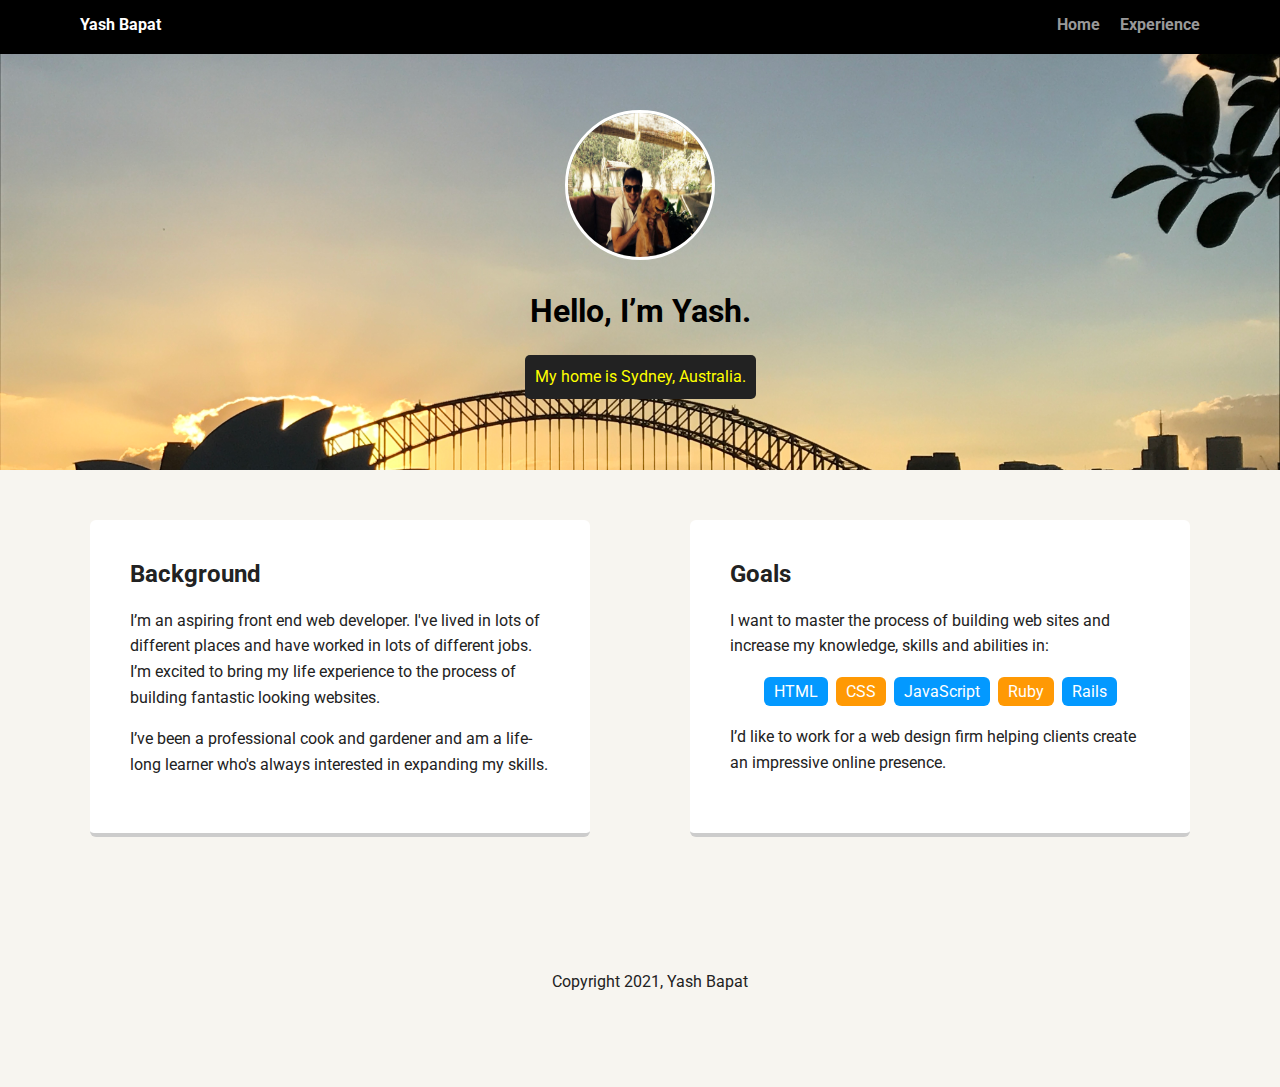
==== index.html @ 669e3d78 "Added Project Starter Files" ====
<!doctype html>
<html lang="en">
<head>
  <meta charset="utf-8">
  <title>Yash Bapat's Profile</title>
  <meta name="viewport" content="width=device-width, initial-scale=1.0">
  <link rel="stylesheet" href="styles.css">
  <link href="https://fonts.googleapis.com/css?family=Muli%7CRoboto:400,300,500,700,900" rel="stylesheet"></head>
  <body>

    <div class="main-nav">
        <ul class="nav">
          <li class="name">Yash Bapat</li>
          <li><a href="index.html">Home</a></li>
          <li><a href="experience.html">Experience</a></li>
        </ul>
    </div>

    <header>
      <img src="images/me.png" alt="Drawing of Yash Bapat" class="profile-image">
      <h1 class="tag name">Hello, I’m Yash.</h1>
      <p class="tag location">My home is Sydney, Australia.</p>
    </header>

    <main class="flex">
      <div class="card">
        <h2>Background</h2>
        <p>I’m an aspiring front end web developer. I've lived in lots of different places and have worked in lots of different jobs. I’m excited to bring my life experience to the process of building fantastic looking websites.</p>
        <p>I’ve been a professional cook and gardener and am a life-long learner who's always interested in expanding my skills.</p>
      </div> 

      <div class="card">
        <h2>Goals</h2>
        <p>I want to master the process of building web sites and increase my knowledge, skills and abilities in:</p>
        <ul class="skills">
          <li>HTML</li>
          <li>CSS</li>
          <li>JavaScript</li>
          <li>Ruby</li>
          <li>Rails</li>
        </ul>
        <p>I’d like to work for a web design firm helping clients create an impressive online presence.</p>
      </div> 

    </main>
    <footer>
      <ul>
        <li><a href="#" class="social twitter">Twitter</a></li>
        <li><a href="#" class="social linkedin">LinkedIn</a></li>
        <li><a href="#" class="social github">Github</a></li>
      </ul>
      <p class="copyright">Copyright 2021, Yash Bapat</p>
    </footer>
  </body>
  </html>
---- styles.css ----
/* Global Layout Set-up */
* { 
  box-sizing: border-box;
}
  
body {
  margin: 0;
  padding: 0;
  text-align: center;
  font-family: 'Roboto', sans-serif;
  color: #222;
  background: #f7f5f0;
}
/* Link Styles */

a {
  text-decoration: none;
  color: #999;
}
a:hover {
  color: #6633ff;
}

/* Section Styles */

.main-nav {
  width: 100%;
  background: black;
  min-height: 30px;
  padding: 10px;
  position: fixed;
  text-align: center;
}
.nav {
  display: flex;
  justify-content: space-around;
  font-weight: 700;
  list-style-type: none;
  margin: 0 auto;
  padding: 0;
}

.nav .name {
    display: block;
    margin-right: auto;
    color: white;
}
.nav li {
  padding: 5px 10px 10px 10px;
}
.nav a {
  transition: all .5s;
}
.nav a:hover {
  color: white
}

header {
  text-align: center;
  background: url('images/sydney.png') no-repeat top center ;
  background-size: cover;
  overflow: hidden;
  padding-top: 60px;
}
header {
  line-height: 1.5;
}
header .profile-image {
  margin-top: 50px;
  width: 150px;
  height: 150px;
  border-radius: 50%;
  border: 3px solid white;
  transition: all .5s;
}
header .profile-image:hover {
  transform: scale(1.5) rotate(5deg);
}
.tag {
  color: black;
  padding: 10px;
  border-radius: 5px;
  display: table;
  margin: 10px auto;
} 
.location {
  background-color: #222;
  color: yellow;
}
.card {
  margin: 30px;
  padding: 20px 40px 40px;
  max-width: 500px;
  text-align: left;
  background: #fff;
  border-bottom: 4px solid #ccc;
  border-radius: 6px;
  transition: all .5s;
}
.card:hover {
  border-color: #ff99ff;
}

ul.skills {
  padding: 0;
  text-align: center;
}

.skills li {
  border-radius: 6px;
  display: inline-block;
  background: #ff9904;
  color: white;
  padding: 5px 10px;
  margin: 2px;
}

.skills li:nth-child(odd) {
  background: #0399ff;
}

footer {
  width: 100%;
  min-height: 30px;
  padding: 20px 0 40px 20px;
}

footer .copyright {
  top: -8px;
  font-size: .75em;
}

footer ul {
  list-style-type: none;
  margin: 0;
  padding: 0;
}

footer ul li {
  display: inline-block;
}

a.social {
  display: inline-block;
  text-indent: -9999px;
  margin-left: 5px;
  width: 30px;
  height: 30px;
  background-size: 30px 30px;
  opacity: .4;
  transition: all .5s;
}
a.twitter {
  background-image: url(images/twitter.svg);
}
a.linkedin {
  background-image: url(images/linkedin.svg);
}
a.github {
  background-image: url(images/github.svg);
}
a.social:hover {
  opacity: 1;
}
.clearfix {
  clear: both;
}

/* Styles for larger screens */
@media screen and (min-width: 720px) {
  
  .flex {
      display: -ms-flexbox;      /* TWEENER - IE 10 */
      display: flex; 
      max-width: 1200px;
      -ms-flex-pack: distribute;
      justify-content: space-around;
      margin: 0 auto;
  }

  header {
    min-height: 470px;
  }

  .nav {
    max-width: 1200px;
    padding: 0 30px;
  }


  main {
    padding-top: 20px;
  }

  main p {
    line-height: 1.6em;
  }

  footer {
    font-size: 1.3em;
    max-width: 1200px;
    margin: 40px auto;
  }

}
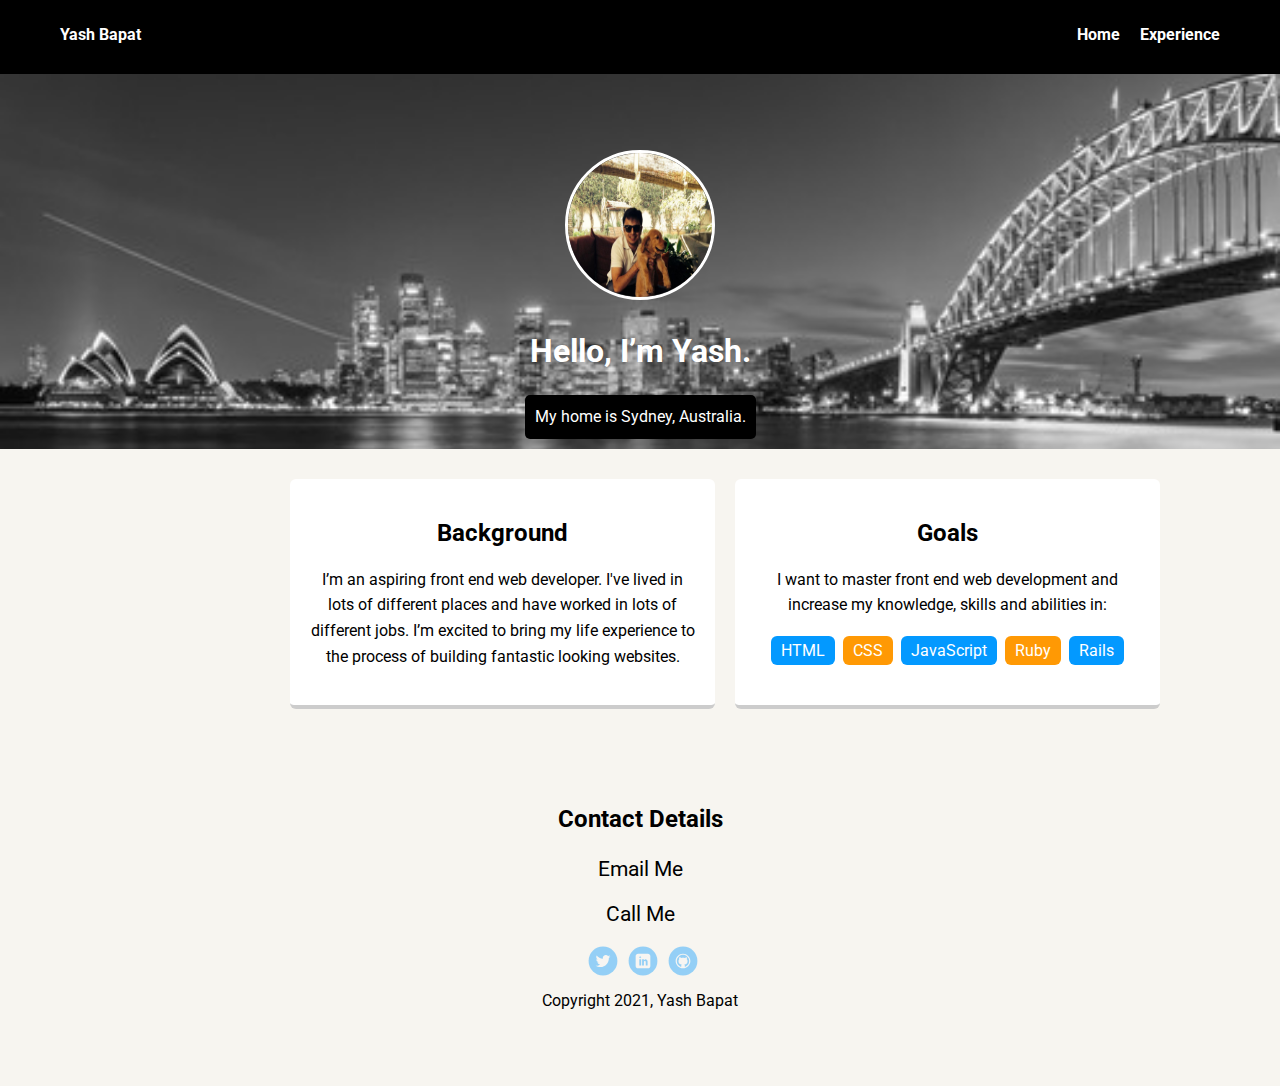
==== commit 28d67b41: "Edited code to personalise as per requirements of Project 1" ====
--- a/index.html
+++ b/index.html
@@ -26,12 +26,11 @@
       <div class="card">
         <h2>Background</h2>
         <p>I’m an aspiring front end web developer. I've lived in lots of different places and have worked in lots of different jobs. I’m excited to bring my life experience to the process of building fantastic looking websites.</p>
-        <p>I’ve been a professional cook and gardener and am a life-long learner who's always interested in expanding my skills.</p>
       </div> 
 
       <div class="card">
         <h2>Goals</h2>
-        <p>I want to master the process of building web sites and increase my knowledge, skills and abilities in:</p>
+        <p>I want to master front end web development and increase my knowledge, skills and abilities in:</p>
         <ul class="skills">
           <li>HTML</li>
           <li>CSS</li>
@@ -39,15 +38,19 @@
           <li>Ruby</li>
           <li>Rails</li>
         </ul>
-        <p>I’d like to work for a web design firm helping clients create an impressive online presence.</p>
       </div> 
 
     </main>
     <footer>
+      <section id=contact>
+        <h3>Contact Details</h3>
+        <p><a href="mailto:xyz@gmail.com?subject=Hi%20There" class="class2">Email Me</a></p>
+        <p><a href="tel: 123-456-7890"class="class2">Call Me</a></p> 
+      </section>
       <ul>
-        <li><a href="#" class="social twitter">Twitter</a></li>
-        <li><a href="#" class="social linkedin">LinkedIn</a></li>
-        <li><a href="#" class="social github">Github</a></li>
+        <li><a href="https://twitter.com/home" target="blank" class="social twitter">Twitter</a></li>
+        <li><a href="https://www.linkedin.com/feed/?trk=hb_signin" target="blank" class="social linkedin">LinkedIn</a></li>
+        <li><a href="https://github.com/yahvba" target="blank" class="social github">Github</a></li>
       </ul>
       <p class="copyright">Copyright 2021, Yash Bapat</p>
     </footer>
--- a/styles.css
+++ b/styles.css
@@ -8,18 +8,24 @@
   padding: 0;
   text-align: center;
   font-family: 'Roboto', sans-serif;
-  color: #222;
+  color: black;
   background: #f7f5f0;
 }
-/* Link Styles */
-
-a {
-  text-decoration: none;
-  color: #999;
+/* link styles */
+
+a{
+  color: white;
+  text-decoration: white;
 }
 a:hover {
-  color: #6633ff;
-}
+  color: white;
+  font-size: larger;
+}
+
+a.class2{
+  color: black;
+}
+/* classed link styles, appropriate for main area */
 
 /* Section Styles */
 
@@ -57,10 +63,11 @@
 
 header {
   text-align: center;
-  background: url('images/sydney.png') no-repeat top center ;
+  background: url("images/sydney.jpeg");
   background-size: cover;
   overflow: hidden;
-  padding-top: 60px;
+  padding-top: 100px;
+  color: black;
 }
 header {
   line-height: 1.5;
@@ -77,28 +84,32 @@
   transform: scale(1.5) rotate(5deg);
 }
 .tag {
-  color: black;
+  color: white;
   padding: 10px;
   border-radius: 5px;
   display: table;
   margin: 10px auto;
 } 
+
+.experience{
+  padding-top: 100px;
+}
 .location {
-  background-color: #222;
-  color: yellow;
+  background-color: black;
+  color: white;
 }
 .card {
-  margin: 30px;
-  padding: 20px 40px 40px;
-  max-width: 500px;
-  text-align: left;
+  margin: 10px;
+  padding: 20px 20px 20px;
+  min-width: 425px;
+  text-align: center;
   background: #fff;
   border-bottom: 4px solid #ccc;
   border-radius: 6px;
   transition: all .5s;
 }
 .card:hover {
-  border-color: #ff99ff;
+  border-color: black;
 }
 
 ul.skills {
@@ -119,15 +130,17 @@
   background: #0399ff;
 }
 
+
 footer {
   width: 100%;
   min-height: 30px;
-  padding: 20px 0 40px 20px;
+  padding: 20px 20px 20px;
 }
 
 footer .copyright {
   top: -8px;
   font-size: .75em;
+  color: black;
 }
 
 footer ul {
@@ -172,19 +185,19 @@
   .flex {
       display: -ms-flexbox;      /* TWEENER - IE 10 */
       display: flex; 
-      max-width: 1200px;
+      max-width: 720px;
       -ms-flex-pack: distribute;
       justify-content: space-around;
       margin: 0 auto;
   }
 
   header {
-    min-height: 470px;
+    min-height: 250px;
   }
 
   .nav {
     max-width: 1200px;
-    padding: 0 30px;
+    padding: 10px;
   }
 
 
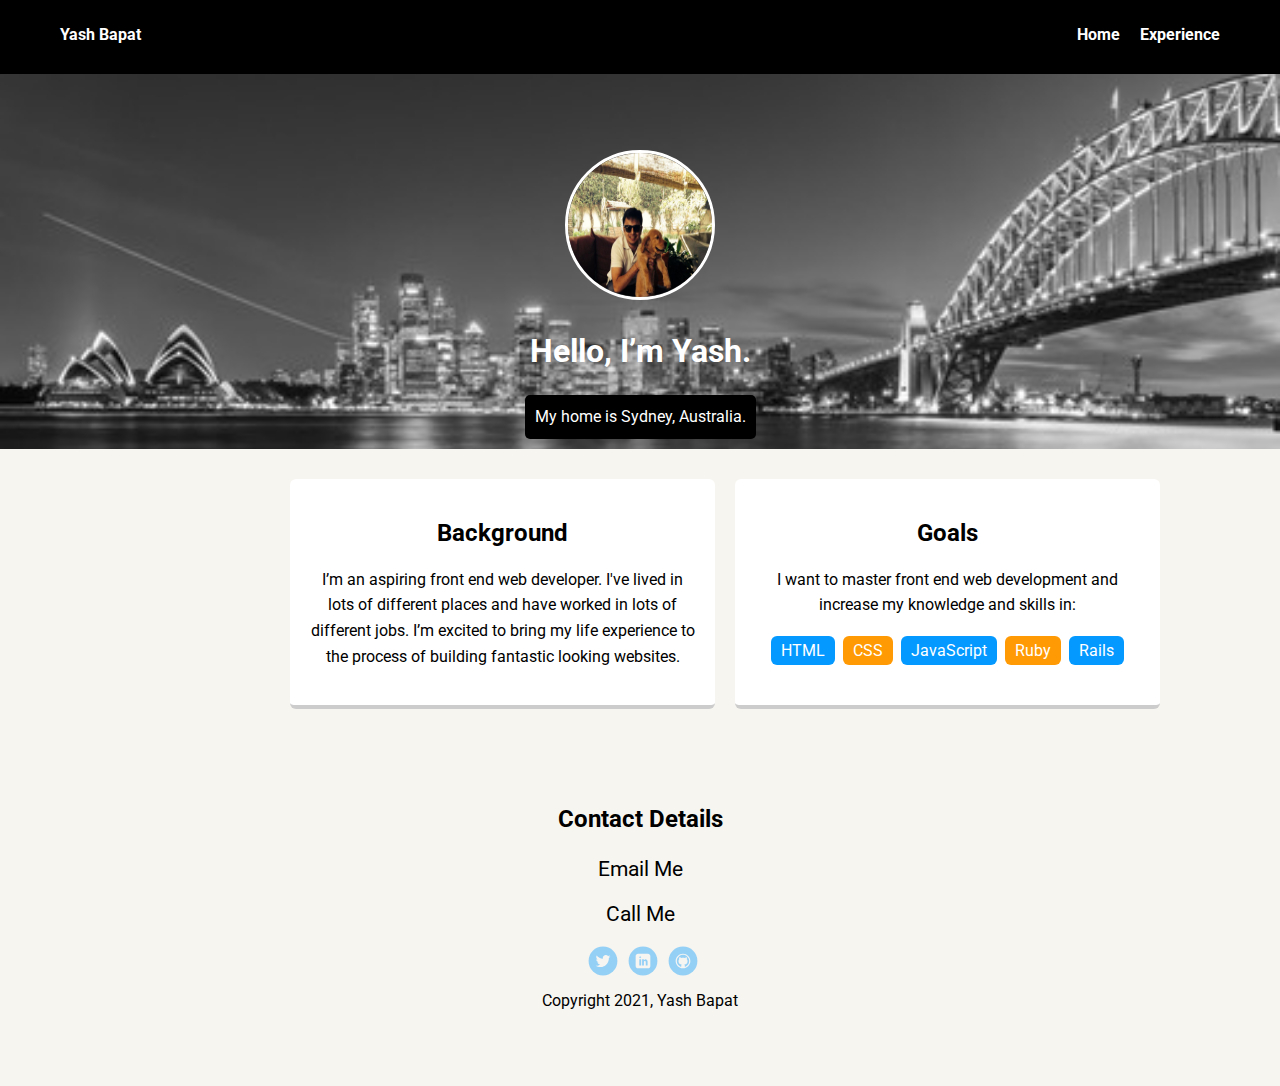
==== commit d87b0564: "Post Validation Update" ====
--- a/index.html
+++ b/index.html
@@ -30,7 +30,7 @@
 
       <div class="card">
         <h2>Goals</h2>
-        <p>I want to master front end web development and increase my knowledge, skills and abilities in:</p>
+        <p>I want to master front end web development and increase my knowledge and skills in:</p>
         <ul class="skills">
           <li>HTML</li>
           <li>CSS</li>
@@ -45,7 +45,7 @@
       <section id=contact>
         <h3>Contact Details</h3>
         <p><a href="mailto:xyz@gmail.com?subject=Hi%20There" class="class2">Email Me</a></p>
-        <p><a href="tel: 123-456-7890"class="class2">Call Me</a></p> 
+        <p><a href="tel:123-456-7890" class="class2">Call Me</a></p> 
       </section>
       <ul>
         <li><a href="https://twitter.com/home" target="blank" class="social twitter">Twitter</a></li>
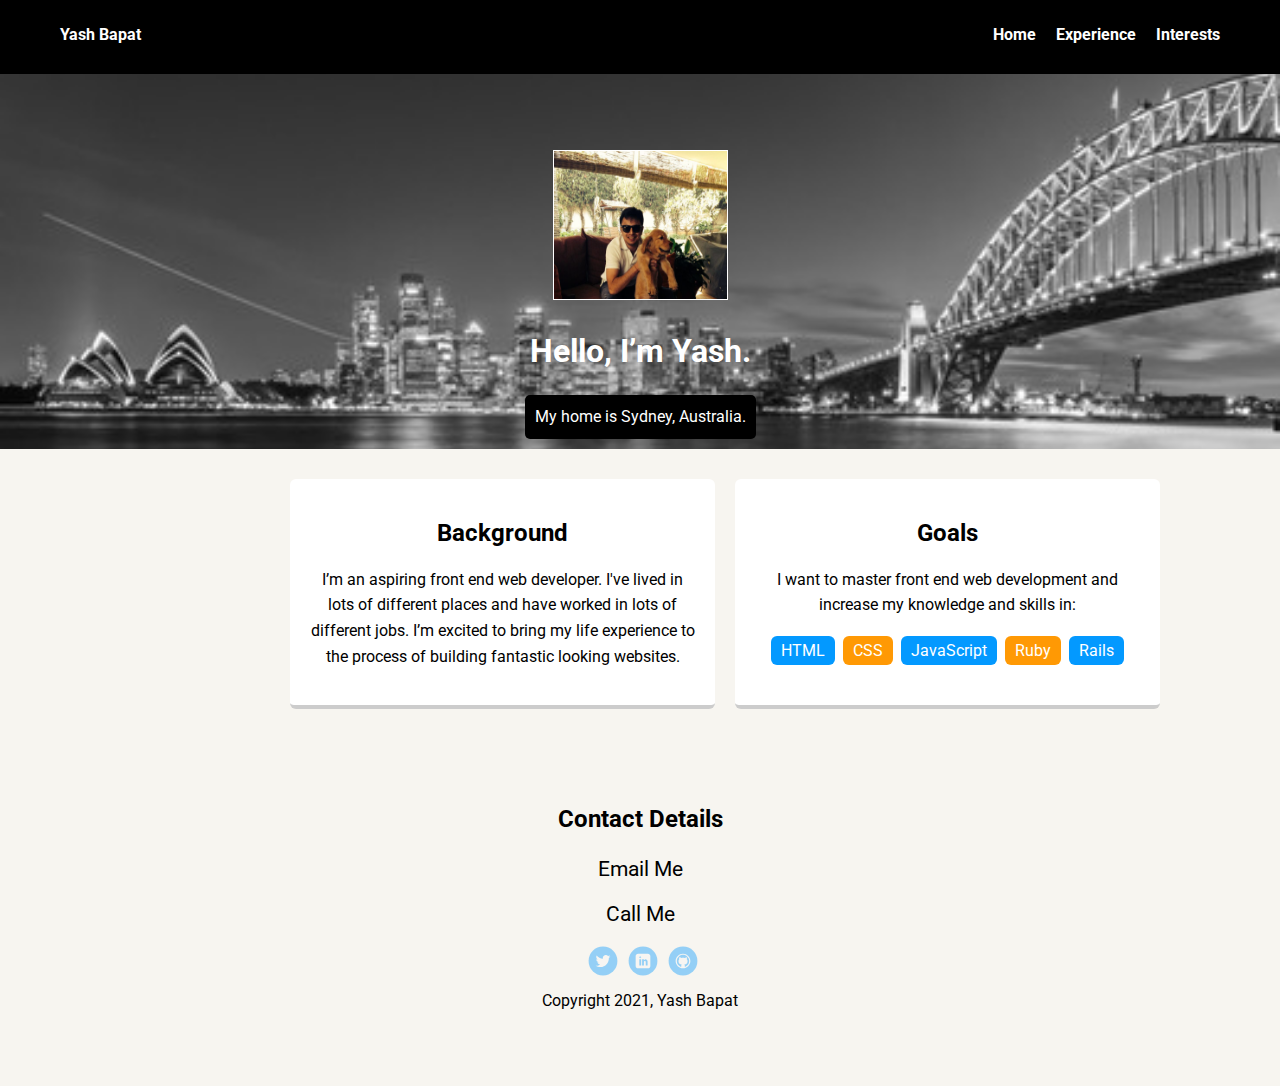
==== commit 471dddf4: "Edited 1st Project to exceed expectations" ====
--- a/index.html
+++ b/index.html
@@ -8,13 +8,14 @@
   <link href="https://fonts.googleapis.com/css?family=Muli%7CRoboto:400,300,500,700,900" rel="stylesheet"></head>
   <body>
 
-    <div class="main-nav">
+    <nav class="main-nav">
         <ul class="nav">
           <li class="name">Yash Bapat</li>
           <li><a href="index.html">Home</a></li>
           <li><a href="experience.html">Experience</a></li>
+          <li><a href="interests.html">Interests</a></li>
         </ul>
-    </div>
+    </nav>
 
     <header>
       <img src="images/me.png" alt="Drawing of Yash Bapat" class="profile-image">
@@ -23,12 +24,12 @@
     </header>
 
     <main class="flex">
-      <div class="card">
+      <section class="card">
         <h2>Background</h2>
         <p>I’m an aspiring front end web developer. I've lived in lots of different places and have worked in lots of different jobs. I’m excited to bring my life experience to the process of building fantastic looking websites.</p>
-      </div> 
+      </section> 
 
-      <div class="card">
+      <section class="card">
         <h2>Goals</h2>
         <p>I want to master front end web development and increase my knowledge and skills in:</p>
         <ul class="skills">
@@ -38,7 +39,7 @@
           <li>Ruby</li>
           <li>Rails</li>
         </ul>
-      </div> 
+      </section> 
 
     </main>
     <footer>
--- a/styles.css
+++ b/styles.css
@@ -74,10 +74,10 @@
 }
 header .profile-image {
   margin-top: 50px;
-  width: 150px;
+  width: 175px;
   height: 150px;
-  border-radius: 50%;
-  border: 3px solid white;
+  border-radius: 0%;
+  border: 1px solid white;
   transition: all .5s;
 }
 header .profile-image:hover {
